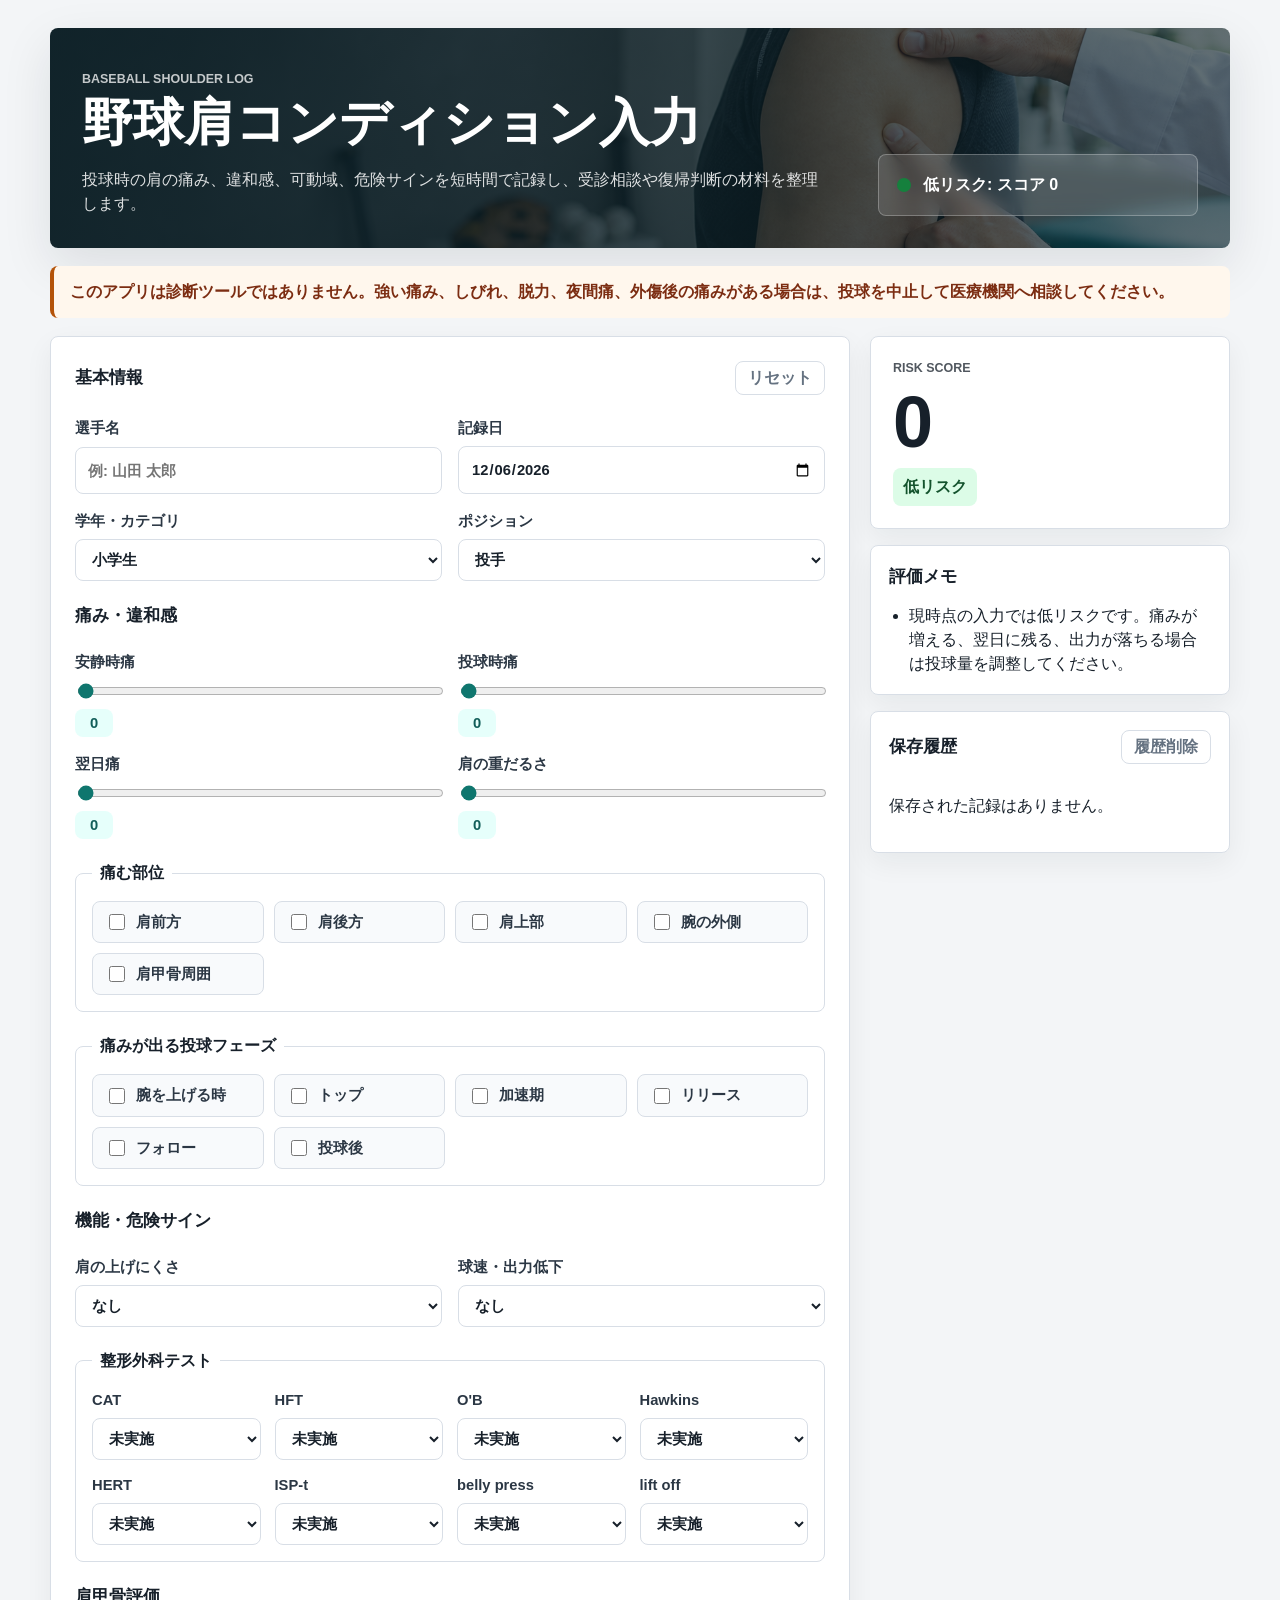
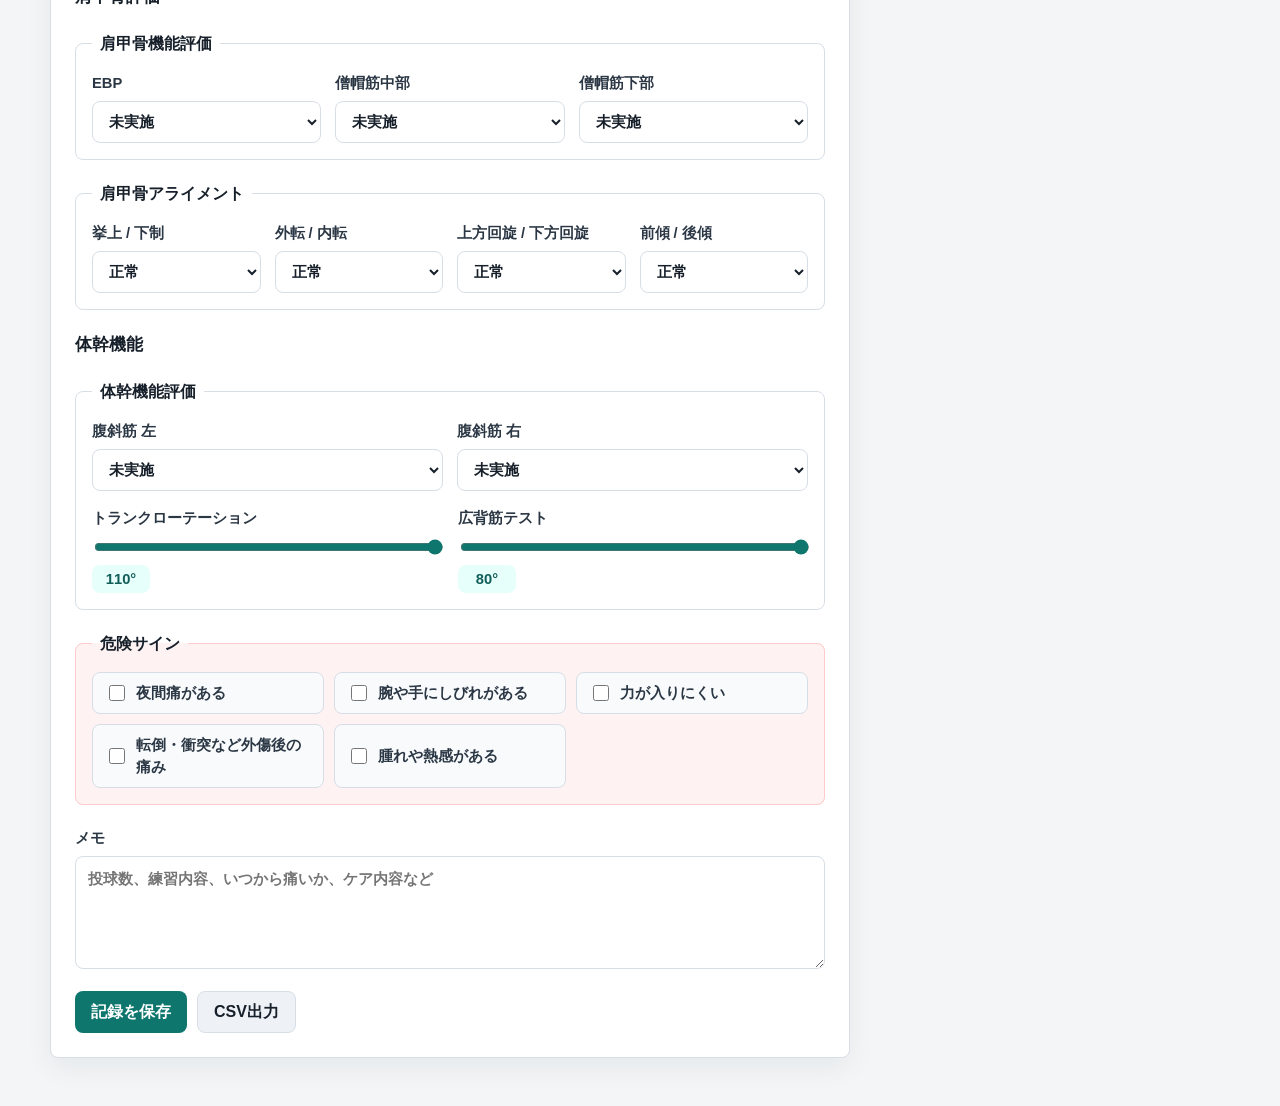
==== index.html @ 574dbb77 "Initial baseball shoulder app" ====
<!doctype html>
<html lang="ja">
  <head>
    <meta charset="utf-8">
    <meta name="viewport" content="width=device-width, initial-scale=1">
    <title>野球肩コンディション入力</title>
    <link rel="stylesheet" href="styles.css">
  </head>
  <body>
    <main class="app-shell">
      <section class="hero">
        <div>
          <p class="eyebrow">Baseball Shoulder Log</p>
          <h1>野球肩コンディション入力</h1>
          <p class="lead">
            投球時の肩の痛み、違和感、可動域、危険サインを短時間で記録し、受診相談や復帰判断の材料を整理します。
          </p>
        </div>
        <div class="hero-panel" aria-label="現在の評価サマリー">
          <span class="status-dot"></span>
          <p id="heroSummary">入力するとリスク目安を表示します</p>
        </div>
      </section>

      <section class="notice">
        このアプリは診断ツールではありません。強い痛み、しびれ、脱力、夜間痛、外傷後の痛みがある場合は、投球を中止して医療機関へ相談してください。
      </section>

      <div class="layout">
        <form id="assessmentForm" class="form-card">
          <div class="section-heading">
            <h2>基本情報</h2>
            <button class="ghost-button" type="button" id="resetButton">リセット</button>
          </div>

          <div class="grid two">
            <label>
              選手名
              <input id="playerName" name="playerName" type="text" placeholder="例: 山田 太郎">
            </label>
            <label>
              記録日
              <input id="recordDate" name="recordDate" type="date">
            </label>
            <label>
              学年・カテゴリ
              <select id="category" name="category">
                <option value="小学生">小学生</option>
                <option value="中学生">中学生</option>
                <option value="高校生">高校生</option>
                <option value="大学・社会人">大学・社会人</option>
                <option value="その他">その他</option>
              </select>
            </label>
            <label>
              ポジション
              <select id="position" name="position">
                <option value="投手">投手</option>
                <option value="捕手">捕手</option>
                <option value="内野手">内野手</option>
                <option value="外野手">外野手</option>
                <option value="その他">その他</option>
              </select>
            </label>
          </div>

          <h2>痛み・違和感</h2>
          <div class="grid two">
            <label>
              安静時痛
              <input id="restPain" name="restPain" type="range" min="0" max="10" value="0">
              <span class="range-value" data-for="restPain">0</span>
            </label>
            <label>
              投球時痛
              <input id="throwPain" name="throwPain" type="range" min="0" max="10" value="0">
              <span class="range-value" data-for="throwPain">0</span>
            </label>
            <label>
              翌日痛
              <input id="nextDayPain" name="nextDayPain" type="range" min="0" max="10" value="0">
              <span class="range-value" data-for="nextDayPain">0</span>
            </label>
            <label>
              肩の重だるさ
              <input id="fatigue" name="fatigue" type="range" min="0" max="10" value="0">
              <span class="range-value" data-for="fatigue">0</span>
            </label>
          </div>

          <fieldset>
            <legend>痛む部位</legend>
            <div class="chips">
              <label><input type="checkbox" name="painArea" value="肩前方">肩前方</label>
              <label><input type="checkbox" name="painArea" value="肩後方">肩後方</label>
              <label><input type="checkbox" name="painArea" value="肩上部">肩上部</label>
              <label><input type="checkbox" name="painArea" value="腕の外側">腕の外側</label>
              <label><input type="checkbox" name="painArea" value="肩甲骨周囲">肩甲骨周囲</label>
            </div>
          </fieldset>

          <fieldset>
            <legend>痛みが出る投球フェーズ</legend>
            <div class="chips">
              <label><input type="checkbox" name="phase" value="腕を上げる時">腕を上げる時</label>
              <label><input type="checkbox" name="phase" value="トップ">トップ</label>
              <label><input type="checkbox" name="phase" value="加速期">加速期</label>
              <label><input type="checkbox" name="phase" value="リリース">リリース</label>
              <label><input type="checkbox" name="phase" value="フォロー">フォロー</label>
              <label><input type="checkbox" name="phase" value="投球後">投球後</label>
            </div>
          </fieldset>

          <h2>機能・危険サイン</h2>
          <div class="grid two">
            <label>
              肩の上げにくさ
              <select id="raiseDifficulty" name="raiseDifficulty">
                <option value="なし">なし</option>
                <option value="少しある">少しある</option>
                <option value="明らかにある">明らかにある</option>
              </select>
            </label>
            <label>
              球速・出力低下
              <select id="performanceDrop" name="performanceDrop">
                <option value="なし">なし</option>
                <option value="少しある">少しある</option>
                <option value="明らかにある">明らかにある</option>
              </select>
            </label>
          </div>

          <fieldset>
            <legend>整形外科テスト</legend>
            <div class="test-grid">
              <label>
                CAT
                <select name="orthoTest_CAT">
                  <option value="未実施">未実施</option>
                  <option value="陰性">陰性</option>
                  <option value="陽性">陽性</option>
                  <option value="疼痛のみ">疼痛のみ</option>
                  <option value="判定困難">判定困難</option>
                </select>
              </label>
              <label>
                HFT
                <select name="orthoTest_HFT">
                  <option value="未実施">未実施</option>
                  <option value="陰性">陰性</option>
                  <option value="陽性">陽性</option>
                  <option value="疼痛のみ">疼痛のみ</option>
                  <option value="判定困難">判定困難</option>
                </select>
              </label>
              <label>
                O'B
                <select name="orthoTest_OB">
                  <option value="未実施">未実施</option>
                  <option value="陰性">陰性</option>
                  <option value="陽性">陽性</option>
                  <option value="疼痛のみ">疼痛のみ</option>
                  <option value="判定困難">判定困難</option>
                </select>
              </label>
              <label>
                Hawkins
                <select name="orthoTest_Hawkins">
                  <option value="未実施">未実施</option>
                  <option value="陰性">陰性</option>
                  <option value="陽性">陽性</option>
                  <option value="疼痛のみ">疼痛のみ</option>
                  <option value="判定困難">判定困難</option>
                </select>
              </label>
              <label>
                HERT
                <select name="orthoTest_HERT">
                  <option value="未実施">未実施</option>
                  <option value="陰性">陰性</option>
                  <option value="陽性">陽性</option>
                  <option value="疼痛のみ">疼痛のみ</option>
                  <option value="判定困難">判定困難</option>
                </select>
              </label>
              <label>
                ISP-t
                <select name="orthoTest_ISPt">
                  <option value="未実施">未実施</option>
                  <option value="陰性">陰性</option>
                  <option value="陽性">陽性</option>
                  <option value="疼痛のみ">疼痛のみ</option>
                  <option value="判定困難">判定困難</option>
                </select>
              </label>
              <label>
                belly press
                <select name="orthoTest_bellyPress">
                  <option value="未実施">未実施</option>
                  <option value="陰性">陰性</option>
                  <option value="陽性">陽性</option>
                  <option value="疼痛のみ">疼痛のみ</option>
                  <option value="判定困難">判定困難</option>
                </select>
              </label>
              <label>
                lift off
                <select name="orthoTest_liftOff">
                  <option value="未実施">未実施</option>
                  <option value="陰性">陰性</option>
                  <option value="陽性">陽性</option>
                  <option value="疼痛のみ">疼痛のみ</option>
                  <option value="判定困難">判定困難</option>
                </select>
              </label>
            </div>
          </fieldset>

          <h2>肩甲骨評価</h2>
          <fieldset>
            <legend>肩甲骨機能評価</legend>
            <div class="test-grid">
              <label>
                EBP
                <select name="scapFunction_EBP">
                  <option value="未実施">未実施</option>
                  <option value="正常">正常</option>
                  <option value="低下">低下</option>
                  <option value="疼痛あり">疼痛あり</option>
                  <option value="判定困難">判定困難</option>
                </select>
              </label>
              <label>
                僧帽筋中部
                <select name="scapFunction_midTrap">
                  <option value="未実施">未実施</option>
                  <option value="正常">正常</option>
                  <option value="低下">低下</option>
                  <option value="疼痛あり">疼痛あり</option>
                  <option value="判定困難">判定困難</option>
                </select>
              </label>
              <label>
                僧帽筋下部
                <select name="scapFunction_lowTrap">
                  <option value="未実施">未実施</option>
                  <option value="正常">正常</option>
                  <option value="低下">低下</option>
                  <option value="疼痛あり">疼痛あり</option>
                  <option value="判定困難">判定困難</option>
                </select>
              </label>
            </div>
          </fieldset>

          <fieldset>
            <legend>肩甲骨アライメント</legend>
            <div class="test-grid">
              <label>
                挙上 / 下制
                <select name="scapAlignment_elevation">
                  <option value="正常">正常</option>
                  <option value="挙上">挙上</option>
                  <option value="下制">下制</option>
                  <option value="左右差あり">左右差あり</option>
                  <option value="判定困難">判定困難</option>
                </select>
              </label>
              <label>
                外転 / 内転
                <select name="scapAlignment_abduction">
                  <option value="正常">正常</option>
                  <option value="外転">外転</option>
                  <option value="内転">内転</option>
                  <option value="左右差あり">左右差あり</option>
                  <option value="判定困難">判定困難</option>
                </select>
              </label>
              <label>
                上方回旋 / 下方回旋
                <select name="scapAlignment_rotation">
                  <option value="正常">正常</option>
                  <option value="上方回旋">上方回旋</option>
                  <option value="下方回旋">下方回旋</option>
                  <option value="左右差あり">左右差あり</option>
                  <option value="判定困難">判定困難</option>
                </select>
              </label>
              <label>
                前傾 / 後傾
                <select name="scapAlignment_tilt">
                  <option value="正常">正常</option>
                  <option value="前傾">前傾</option>
                  <option value="後傾">後傾</option>
                  <option value="左右差あり">左右差あり</option>
                  <option value="判定困難">判定困難</option>
                </select>
              </label>
            </div>
          </fieldset>

          <h2>体幹機能</h2>
          <fieldset>
            <legend>体幹機能評価</legend>
            <div class="test-grid">
              <label>
                腹斜筋 左
                <select name="trunk_obliqueLeft">
                  <option value="未実施">未実施</option>
                  <option value="正常">正常</option>
                  <option value="低下">低下</option>
                  <option value="疼痛あり">疼痛あり</option>
                  <option value="判定困難">判定困難</option>
                </select>
              </label>
              <label>
                腹斜筋 右
                <select name="trunk_obliqueRight">
                  <option value="未実施">未実施</option>
                  <option value="正常">正常</option>
                  <option value="低下">低下</option>
                  <option value="疼痛あり">疼痛あり</option>
                  <option value="判定困難">判定困難</option>
                </select>
              </label>
            </div>
            <div class="grid two range-grid">
              <label>
                トランクローテーション
                <input id="trunkRotation" name="trunkRotation" type="range" min="0" max="110" value="110">
                <span class="range-value wide" data-for="trunkRotation">110°</span>
              </label>
              <label>
                広背筋テスト
                <input id="latTest" name="latTest" type="range" min="0" max="80" value="80">
                <span class="range-value wide" data-for="latTest">80°</span>
              </label>
            </div>
          </fieldset>

          <fieldset class="danger-box">
            <legend>危険サイン</legend>
            <div class="checks">
              <label><input type="checkbox" name="redFlag" value="夜間痛">夜間痛がある</label>
              <label><input type="checkbox" name="redFlag" value="しびれ">腕や手にしびれがある</label>
              <label><input type="checkbox" name="redFlag" value="脱力">力が入りにくい</label>
              <label><input type="checkbox" name="redFlag" value="外傷">転倒・衝突など外傷後の痛み</label>
              <label><input type="checkbox" name="redFlag" value="腫れ・熱感">腫れや熱感がある</label>
            </div>
          </fieldset>

          <label>
            メモ
            <textarea id="memo" name="memo" rows="4" placeholder="投球数、練習内容、いつから痛いか、ケア内容など"></textarea>
          </label>

          <div class="actions">
            <button type="submit">記録を保存</button>
            <button type="button" class="secondary-button" id="exportButton">CSV出力</button>
          </div>
        </form>

        <aside class="result-panel">
          <div class="score-card" id="scoreCard">
            <p class="eyebrow">Risk Score</p>
            <strong id="scoreValue">0</strong>
            <span id="riskLabel">入力待ち</span>
          </div>

          <div class="advice-card">
            <h2>評価メモ</h2>
            <ul id="adviceList">
              <li>痛みの程度と危険サインを入力してください。</li>
            </ul>
          </div>

          <div class="history-card">
            <div class="section-heading">
              <h2>保存履歴</h2>
              <button class="ghost-button" type="button" id="clearHistoryButton">履歴削除</button>
            </div>
            <div id="historyList" class="history-list"></div>
          </div>
        </aside>
      </div>
    </main>

    <script src="app.js"></script>
  </body>
</html>
---- styles.css ----
:root {
  --bg: #f3f5f7;
  --panel: #ffffff;
  --text: #17202a;
  --muted: #657281;
  --line: #d8dee6;
  --accent: #0f766e;
  --accent-dark: #115e59;
  --warn: #b45309;
  --danger: #b91c1c;
  --ok: #15803d;
  --shadow: 0 18px 50px rgba(23, 32, 42, 0.1);
}

* {
  box-sizing: border-box;
}

body {
  margin: 0;
  background: var(--bg);
  color: var(--text);
  font-family: -apple-system, BlinkMacSystemFont, "Segoe UI", sans-serif;
  line-height: 1.5;
}

button,
input,
select,
textarea {
  font: inherit;
}

.app-shell {
  width: min(1180px, calc(100% - 32px));
  margin: 0 auto;
  padding: 28px 0 48px;
}

.hero {
  min-height: 220px;
  display: grid;
  grid-template-columns: minmax(0, 1fr) 320px;
  gap: 24px;
  align-items: end;
  padding: 32px;
  border-radius: 8px;
  color: #fff;
  background:
    linear-gradient(90deg, rgba(12, 32, 39, 0.92), rgba(12, 32, 39, 0.64)),
    url("assets/shoulder-assessment-hero.png");
  background-position: center;
  background-size: cover;
  box-shadow: var(--shadow);
}

.eyebrow {
  margin: 0 0 8px;
  color: inherit;
  font-size: 0.78rem;
  font-weight: 700;
  letter-spacing: 0;
  text-transform: uppercase;
  opacity: 0.75;
}

h1,
h2 {
  margin: 0;
  letter-spacing: 0;
}

h1 {
  max-width: 760px;
  font-size: clamp(2rem, 4vw, 4.2rem);
  line-height: 1.05;
}

h2 {
  font-size: 1.08rem;
}

.lead {
  max-width: 740px;
  margin: 18px 0 0;
  color: rgba(255, 255, 255, 0.86);
  font-size: 1rem;
}

.hero-panel {
  display: flex;
  gap: 12px;
  align-items: center;
  padding: 18px;
  border: 1px solid rgba(255, 255, 255, 0.26);
  border-radius: 8px;
  background: rgba(255, 255, 255, 0.12);
  backdrop-filter: blur(8px);
}

.hero-panel p {
  margin: 0;
  font-weight: 700;
}

.status-dot {
  width: 14px;
  height: 14px;
  flex: 0 0 auto;
  border-radius: 50%;
  background: #9ca3af;
}

.status-dot.ok {
  background: var(--ok);
}

.status-dot.warn {
  background: var(--warn);
}

.status-dot.danger {
  background: var(--danger);
}

.notice {
  margin: 18px 0;
  padding: 14px 16px;
  border-left: 4px solid var(--warn);
  border-radius: 8px;
  background: #fff7ed;
  color: #7c2d12;
  font-weight: 650;
}

.layout {
  display: grid;
  grid-template-columns: minmax(0, 1fr) 360px;
  gap: 20px;
  align-items: start;
}

.form-card,
.result-panel > * {
  border: 1px solid var(--line);
  border-radius: 8px;
  background: var(--panel);
  box-shadow: 0 10px 28px rgba(23, 32, 42, 0.06);
}

.form-card {
  display: grid;
  gap: 22px;
  padding: 24px;
}

.section-heading {
  display: flex;
  justify-content: space-between;
  gap: 16px;
  align-items: center;
}

.grid {
  display: grid;
  gap: 16px;
}

.grid.two {
  grid-template-columns: repeat(2, minmax(0, 1fr));
}

label {
  display: grid;
  gap: 7px;
  color: #2b3744;
  font-size: 0.92rem;
  font-weight: 700;
}

input,
select,
textarea {
  width: 100%;
  border: 1px solid var(--line);
  border-radius: 8px;
  background: #fff;
  color: var(--text);
}

input[type="checkbox"] {
  width: 16px;
  height: 16px;
  flex: 0 0 auto;
  accent-color: var(--accent);
}

input:not([type="range"]),
select,
textarea {
  padding: 11px 12px;
}

textarea {
  resize: vertical;
}

input[type="range"] {
  accent-color: var(--accent);
}

.range-value {
  width: 38px;
  min-height: 28px;
  display: grid;
  place-items: center;
  border-radius: 8px;
  background: #e6fffb;
  color: var(--accent-dark);
  font-weight: 800;
}

.range-value.wide {
  width: 58px;
}

.range-grid {
  margin-top: 16px;
}

fieldset {
  margin: 0;
  padding: 16px;
  border: 1px solid var(--line);
  border-radius: 8px;
}

legend {
  padding: 0 8px;
  font-weight: 800;
}

.chips {
  display: grid;
  grid-template-columns: repeat(auto-fit, minmax(140px, 1fr));
  gap: 10px;
}

.checks {
  display: grid;
  grid-template-columns: repeat(auto-fit, minmax(210px, 1fr));
  gap: 10px;
}

.test-grid {
  display: grid;
  grid-template-columns: repeat(auto-fit, minmax(160px, 1fr));
  gap: 14px;
}

.chips label,
.checks label {
  display: flex;
  width: 100%;
  align-items: center;
  gap: 8px;
  padding: 9px 12px;
  border: 1px solid var(--line);
  border-radius: 8px;
  background: #f8fafc;
  cursor: pointer;
}

.danger-box {
  border-color: #fecaca;
  background: #fef2f2;
}

.actions {
  display: flex;
  gap: 10px;
  flex-wrap: wrap;
}

button {
  min-height: 42px;
  padding: 0 16px;
  border: 0;
  border-radius: 8px;
  background: var(--accent);
  color: #fff;
  font-weight: 800;
  cursor: pointer;
}

button:hover {
  background: var(--accent-dark);
}

.secondary-button {
  border: 1px solid var(--line);
  background: #eef2f7;
  color: var(--text);
}

.secondary-button:hover,
.ghost-button:hover {
  background: #dde5ee;
}

.ghost-button {
  min-height: 34px;
  padding: 0 12px;
  border: 1px solid var(--line);
  background: #fff;
  color: var(--muted);
}

.result-panel {
  position: sticky;
  top: 16px;
  display: grid;
  gap: 16px;
}

.score-card {
  padding: 22px;
}

.score-card strong {
  display: block;
  font-size: 4.5rem;
  line-height: 1;
}

.score-card span {
  display: inline-flex;
  margin-top: 10px;
  padding: 7px 10px;
  border-radius: 8px;
  background: #eef2f7;
  font-weight: 800;
}

.score-card.low span {
  background: #dcfce7;
  color: #14532d;
}

.score-card.middle span {
  background: #fef3c7;
  color: #78350f;
}

.score-card.high span {
  background: #fee2e2;
  color: #7f1d1d;
}

.advice-card,
.history-card {
  padding: 18px;
}

#adviceList {
  margin: 14px 0 0;
  padding-left: 20px;
}

#adviceList li + li {
  margin-top: 8px;
}

.history-list {
  display: grid;
  gap: 10px;
  margin-top: 14px;
}

.history-item {
  padding: 12px;
  border: 1px solid var(--line);
  border-radius: 8px;
  background: #f8fafc;
}

.history-item strong {
  display: block;
}

.history-item small {
  color: var(--muted);
}

@media (max-width: 900px) {
  .hero,
  .layout {
    grid-template-columns: 1fr;
  }

  .result-panel {
    position: static;
  }
}

@media (max-width: 620px) {
  .app-shell {
    width: min(100% - 20px, 1180px);
    padding-top: 10px;
  }

  .hero,
  .form-card {
    padding: 18px;
  }

  .grid.two {
    grid-template-columns: 1fr;
  }

  .score-card strong {
    font-size: 3.4rem;
  }
}
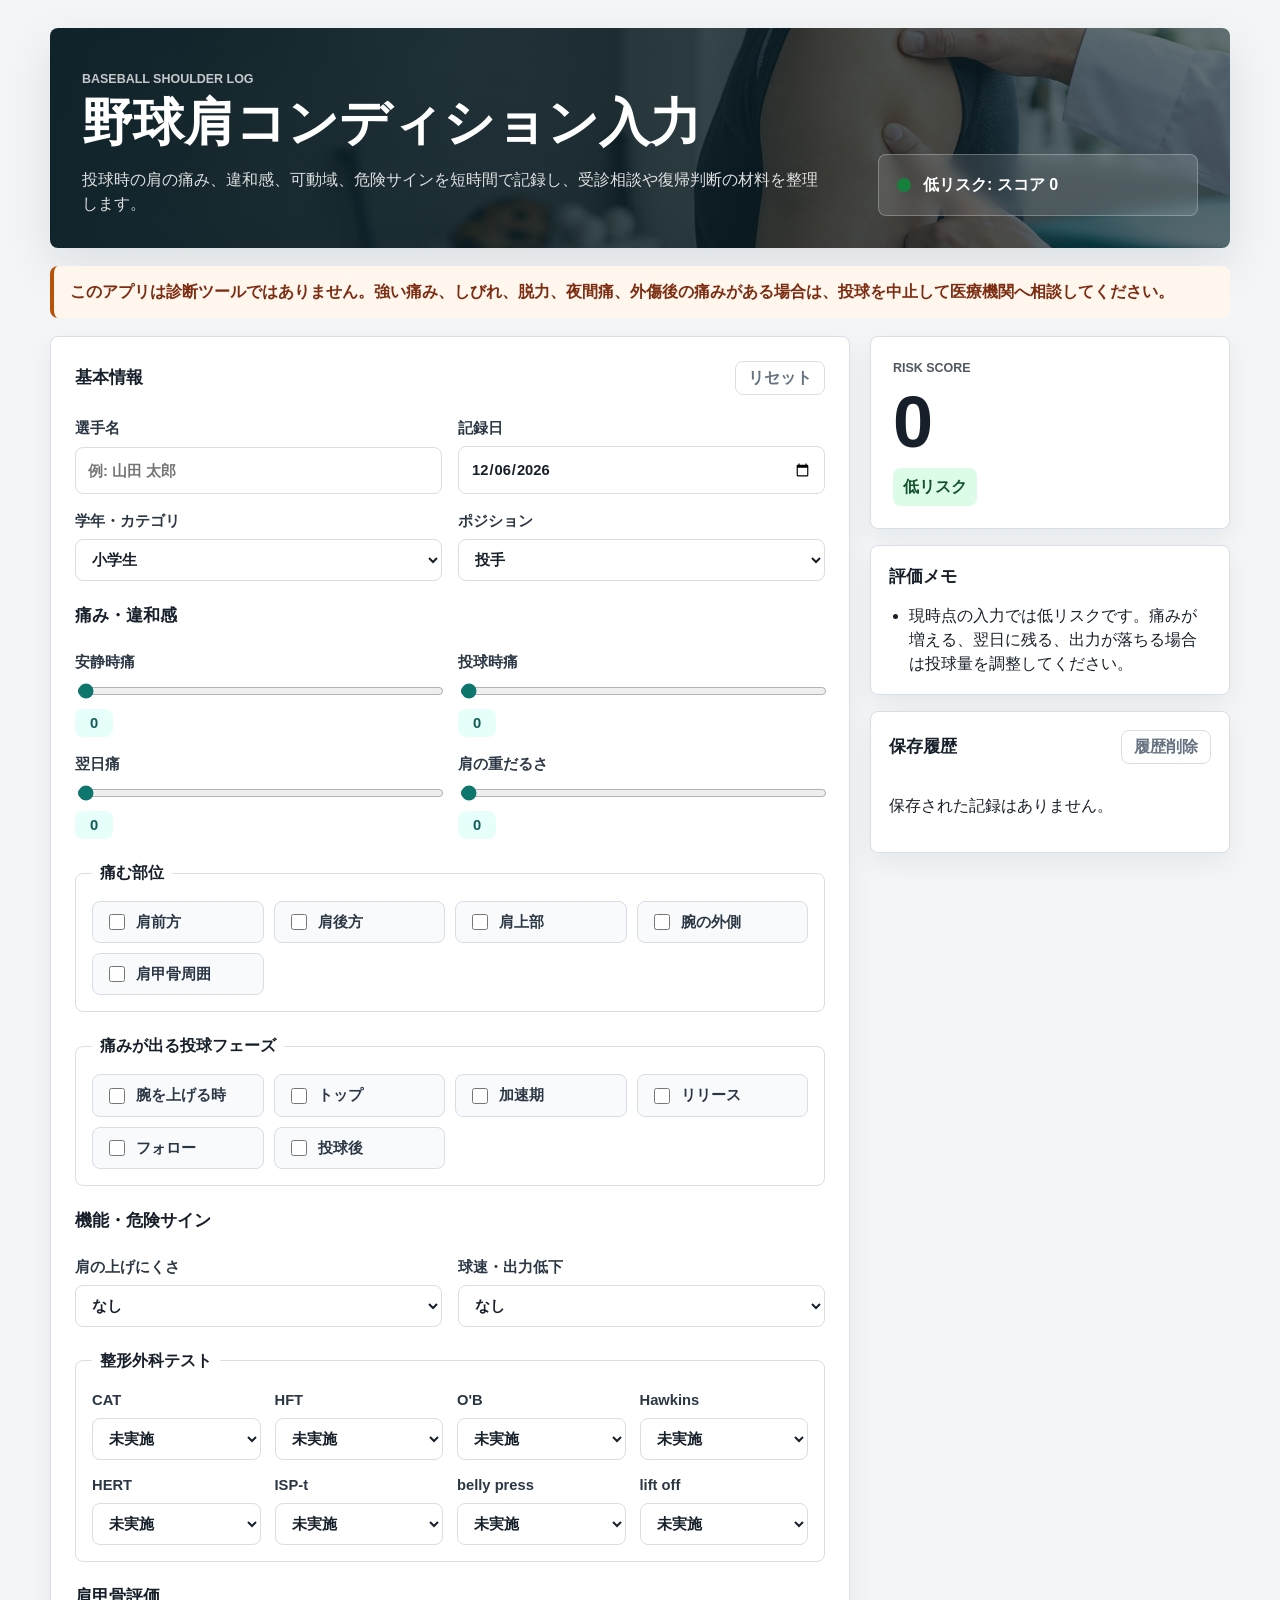
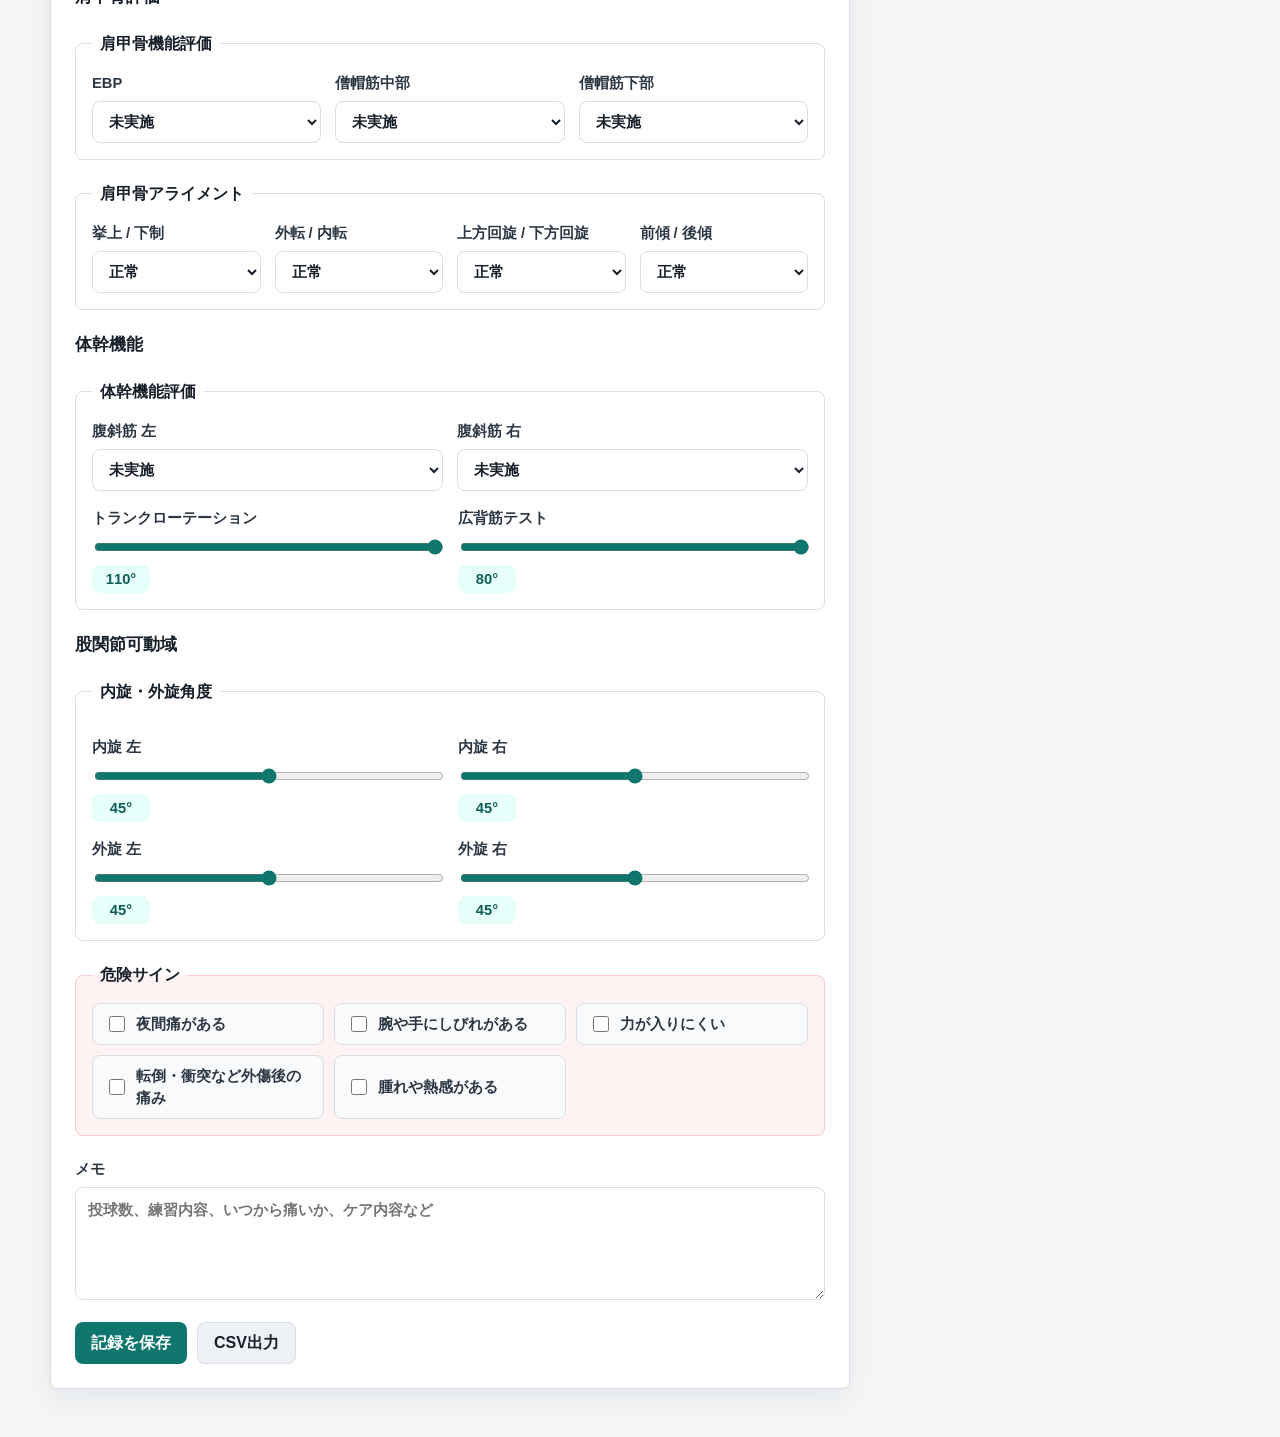
==== commit 2d4a7eb3: "Add hip rotation range assessment" ====
--- a/index.html
+++ b/index.html
@@ -339,6 +339,33 @@
             </div>
           </fieldset>
 
+          <h2>股関節可動域</h2>
+          <fieldset>
+            <legend>内旋・外旋角度</legend>
+            <div class="grid two range-grid">
+              <label>
+                内旋 左
+                <input id="hipInternalLeft" name="hipInternalLeft" type="range" min="0" max="90" value="45">
+                <span class="range-value wide" data-for="hipInternalLeft">45°</span>
+              </label>
+              <label>
+                内旋 右
+                <input id="hipInternalRight" name="hipInternalRight" type="range" min="0" max="90" value="45">
+                <span class="range-value wide" data-for="hipInternalRight">45°</span>
+              </label>
+              <label>
+                外旋 左
+                <input id="hipExternalLeft" name="hipExternalLeft" type="range" min="0" max="90" value="45">
+                <span class="range-value wide" data-for="hipExternalLeft">45°</span>
+              </label>
+              <label>
+                外旋 右
+                <input id="hipExternalRight" name="hipExternalRight" type="range" min="0" max="90" value="45">
+                <span class="range-value wide" data-for="hipExternalRight">45°</span>
+              </label>
+            </div>
+          </fieldset>
+
           <fieldset class="danger-box">
             <legend>危険サイン</legend>
             <div class="checks">
